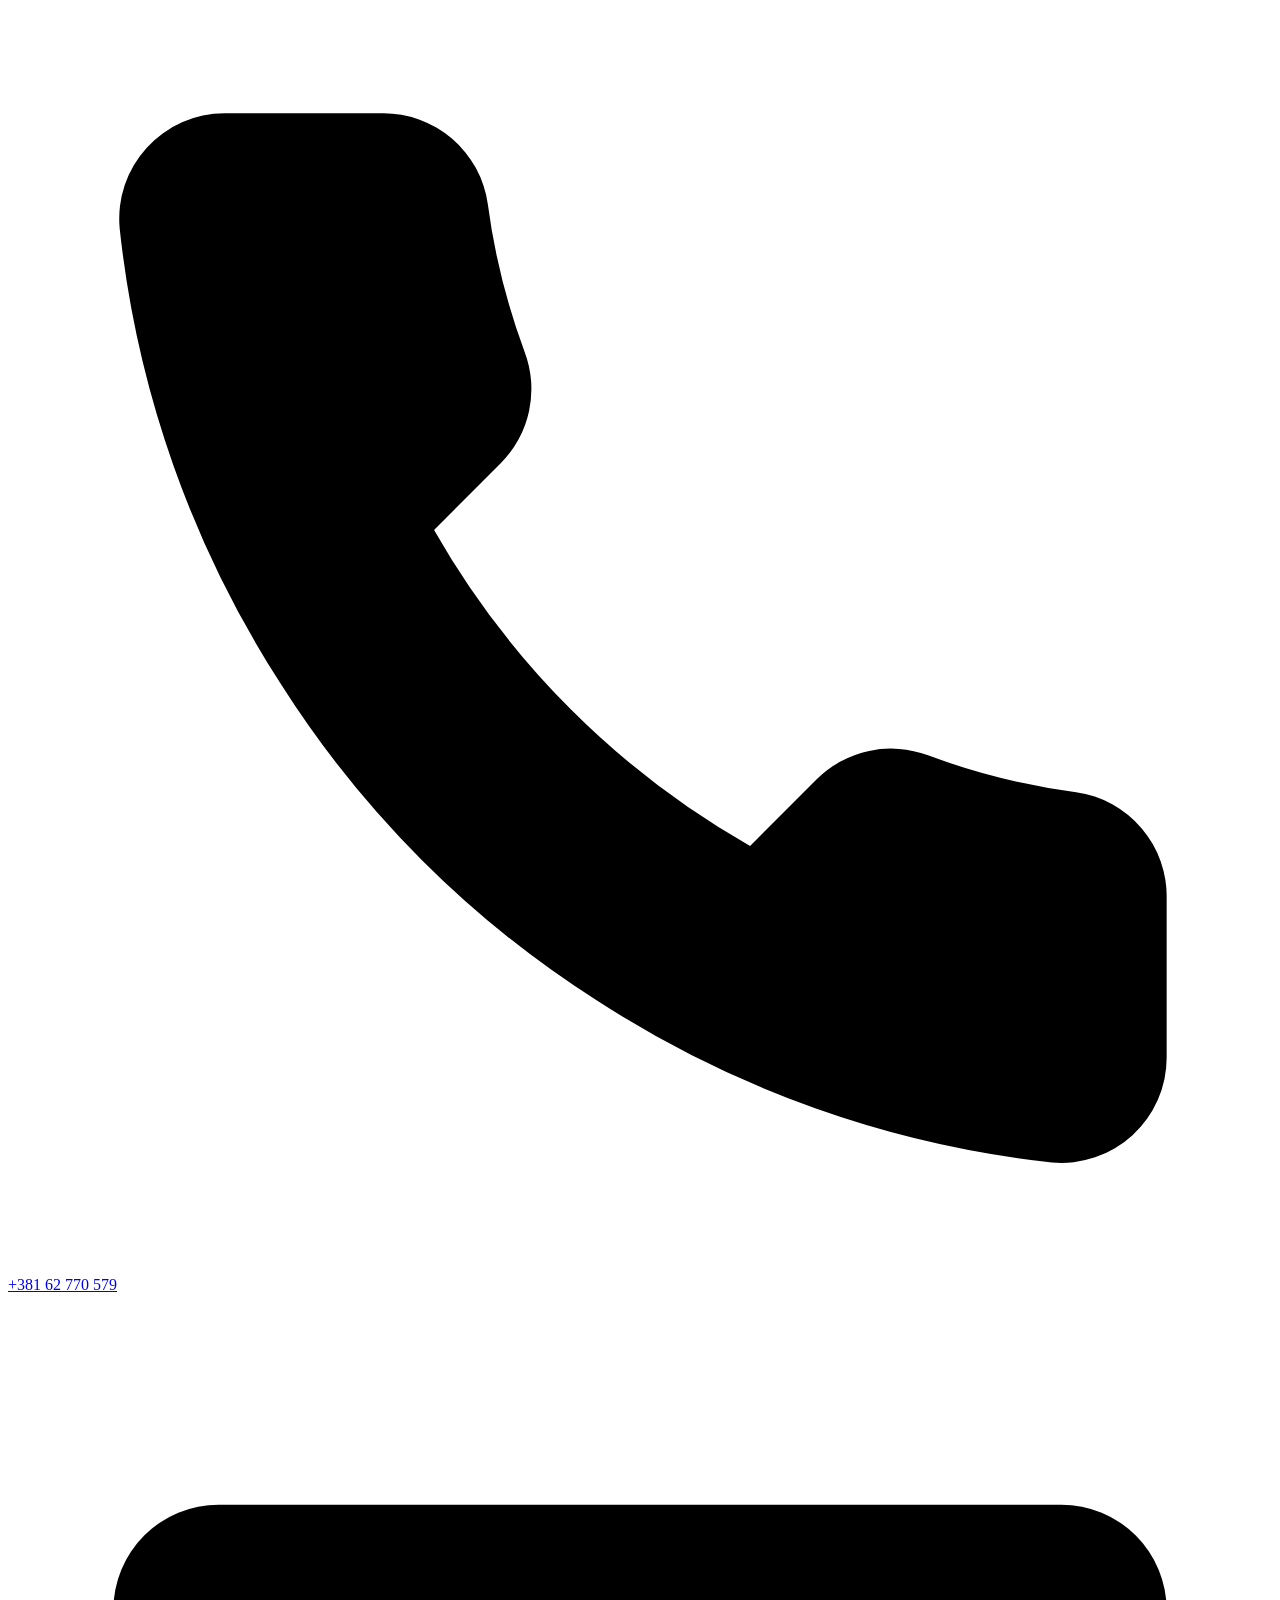
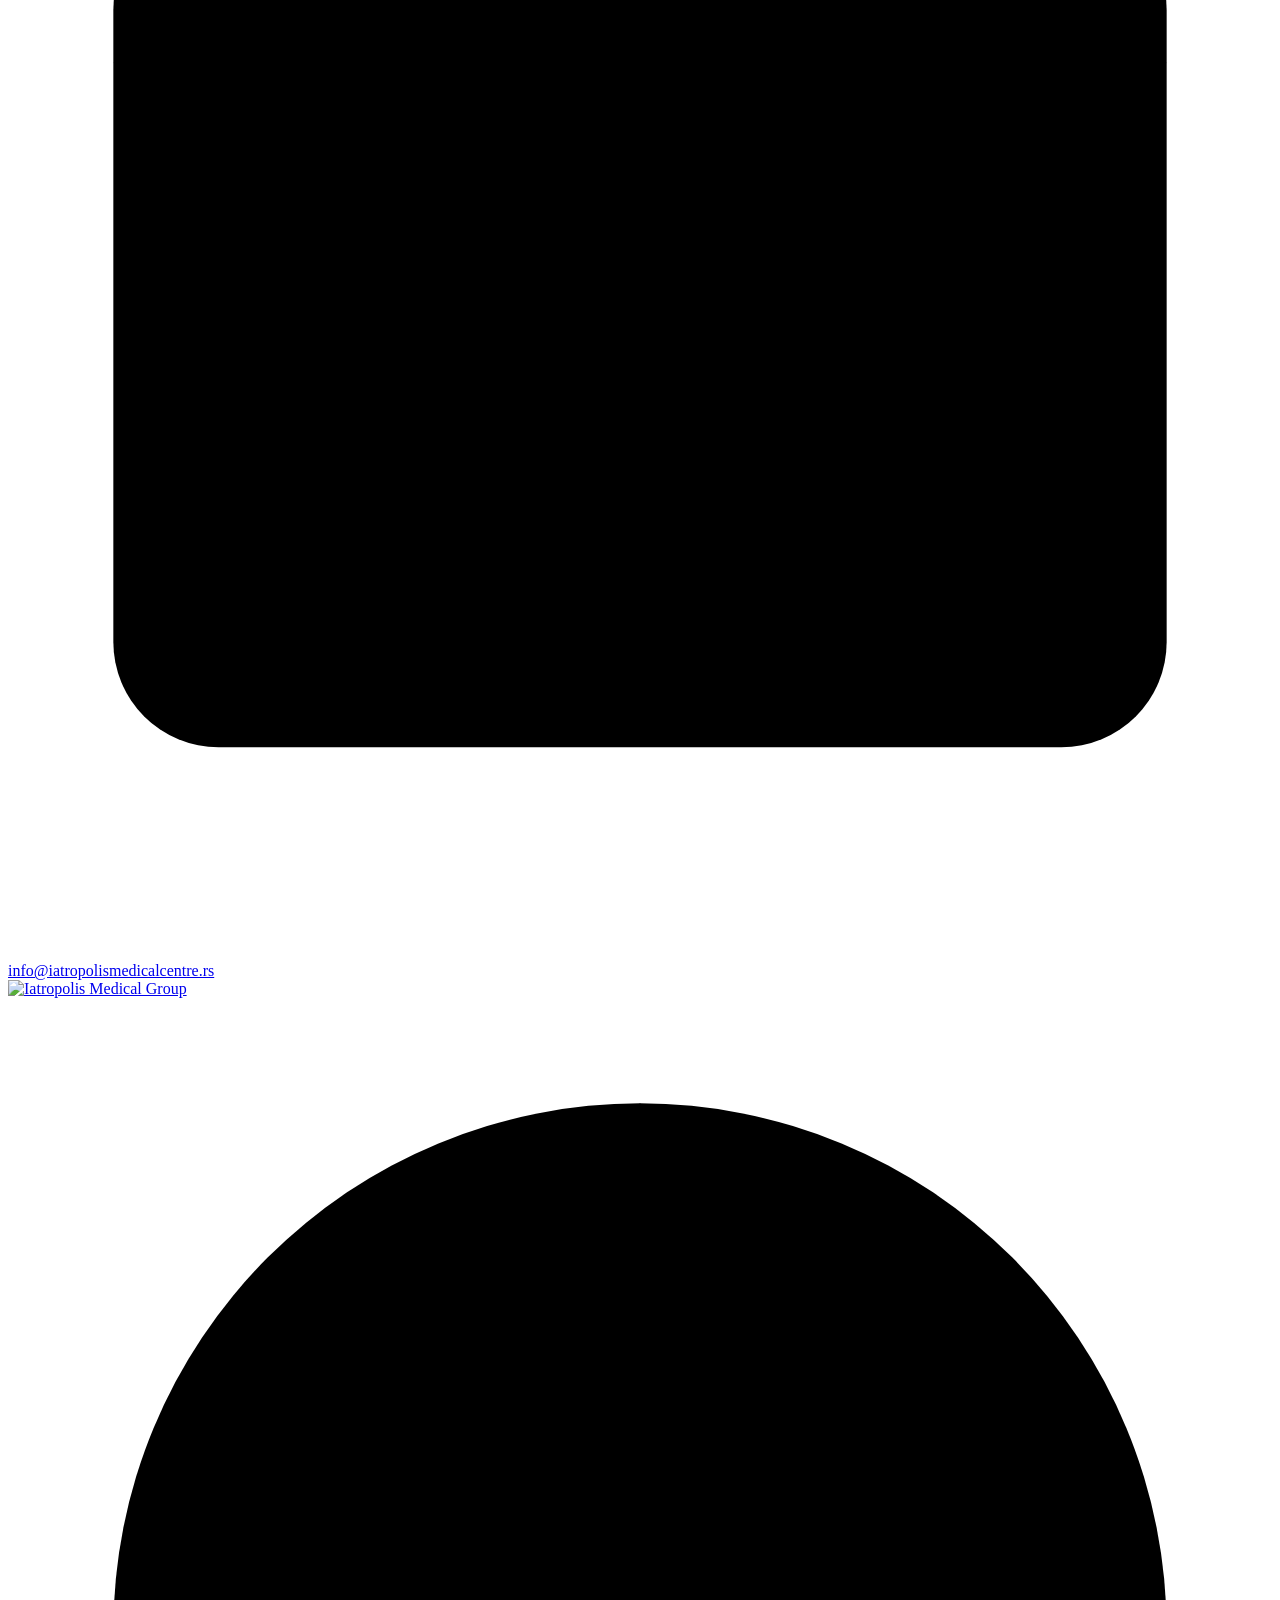
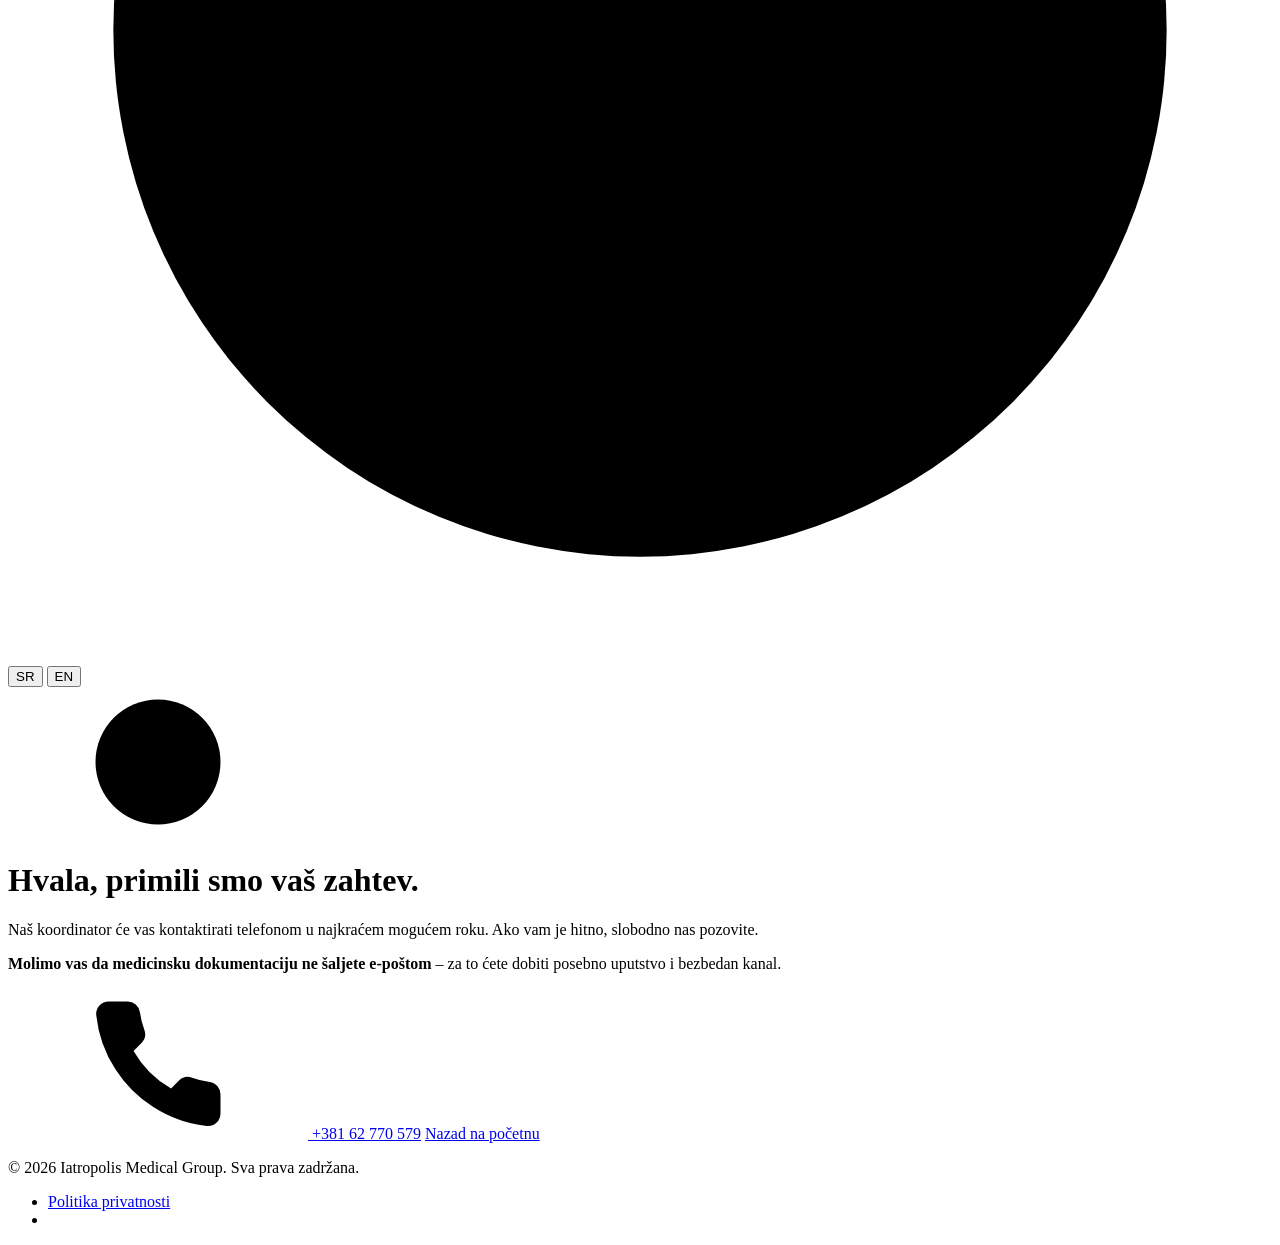
==== public_html/hvala/index.html @ d3ecc128 "Iatropolis landing – verzija za pregled klijentu (noindex) Co-Authored-By: Claude Opus 5.5 <noreply@" ====
<!doctype html>
<html lang="sr-Latn-RS" data-i18n-page="thanks.meta">
<head>
  <meta charset="utf-8">
  <meta name="viewport" content="width=device-width, initial-scale=1">
  <title>Hvala, primili smo vaš zahtev | Iatropolis Medical Group</title>
  <meta name="robots" content="noindex, nofollow">
  <meta name="theme-color" content="#002A59">
  <link rel="icon" href="/favicon.ico" sizes="any">
  <link rel="icon" href="/favicon-32.png" type="image/png" sizes="32x32">
  <link rel="apple-touch-icon" href="/apple-touch-icon.png">
  <link rel="preload" href="/assets/fonts/manrope-latin.woff2" as="font" type="font/woff2" crossorigin>
  <link rel="stylesheet" href="/css/style.css?v=21">
  <script>document.documentElement.classList.add('js');</script>
</head>
<body data-thank-you>
  <svg width="0" height="0" style="position:absolute" aria-hidden="true" focusable="false">
    <defs>
      <symbol id="i-check" viewBox="0 0 24 24"><circle cx="12" cy="12" r="10"/><path d="m9 12 2 2 4-4"/></symbol>
      <symbol id="i-phone" viewBox="0 0 24 24"><path d="M22 16.92v3a2 2 0 0 1-2.18 2 19.79 19.79 0 0 1-8.63-3.07 19.5 19.5 0 0 1-6-6 19.79 19.79 0 0 1-3.07-8.67A2 2 0 0 1 4.11 2h3a2 2 0 0 1 2 1.72 12.84 12.84 0 0 0 .7 2.81 2 2 0 0 1-.45 2.11L8.09 9.91a16 16 0 0 0 6 6l1.27-1.27a2 2 0 0 1 2.11-.45 12.84 12.84 0 0 0 2.81.7A2 2 0 0 1 22 16.92z"/></symbol>
    </defs>
  </svg>

  <aside class="topbar" aria-label="Kontakt" data-i18n-attr="aria-label:topbar.label">
    <div class="container topbar__inner">
      <a class="topbar__link" href="tel:+38162770579">
        <svg class="ico" viewBox="0 0 24 24" aria-hidden="true"><path d="M22 16.92v3a2 2 0 0 1-2.18 2 19.79 19.79 0 0 1-8.63-3.07 19.5 19.5 0 0 1-6-6 19.79 19.79 0 0 1-3.07-8.67A2 2 0 0 1 4.11 2h3a2 2 0 0 1 2 1.72 12.84 12.84 0 0 0 .7 2.81 2 2 0 0 1-.45 2.11L8.09 9.91a16 16 0 0 0 6 6l1.27-1.27a2 2 0 0 1 2.11-.45 12.84 12.84 0 0 0 2.81.7A2 2 0 0 1 22 16.92z"/></svg>
        +381&nbsp;62&nbsp;770&nbsp;579
      </a>
      <a class="topbar__link" href="mailto:info@iatropolismedicalcentre.rs">
        <svg class="ico" viewBox="0 0 24 24" aria-hidden="true"><rect width="20" height="16" x="2" y="4" rx="2"/><path d="m22 7-8.97 5.7a1.94 1.94 0 0 1-2.06 0L2 7"/></svg>
        <span class="topbar__email">info@iatropolismedicalcentre.rs</span>
      </a>
    </div>
  </aside>

  <header class="site-header" data-header>
    <div class="container site-header__inner">
      <a class="brand" href="/" aria-label="Iatropolis Medical Group – početna" data-i18n-attr="aria-label:brand.home">
        <picture>
          <source srcset="/assets/img/logo.webp" type="image/webp">
          <img src="/assets/img/logo.png" alt="Iatropolis Medical Group" width="792" height="192">
        </picture>
      </a>
      <div class="lang-switch lang-switch--end" role="group" aria-label="Jezik" data-i18n-attr="aria-label:lang.group">
        <svg class="ico" viewBox="0 0 24 24" aria-hidden="true"><circle cx="12" cy="12" r="10"/><path d="M12 2a14.5 14.5 0 0 0 0 20 14.5 14.5 0 0 0 0-20"/><path d="M2 12h20"/></svg>
        <button type="button" class="lang-switch__btn is-active" data-lang="sr" aria-pressed="true" lang="sr-Latn">SR</button>
        <button type="button" class="lang-switch__btn" data-lang="en" aria-pressed="false" lang="en">EN</button>
      </div>
    </div>
  </header>

  <main id="sadrzaj" class="page-simple">
    <div class="container">
      <div class="page-simple__card">
        <svg class="ico page-simple__icon" aria-hidden="true"><use href="#i-check"/></svg>
        <h1 data-i18n="thanks.title">Hvala, primili smo vaš zahtev.</h1>
        <p data-i18n="thanks.text">Naš koordinator će vas kontaktirati telefonom u&nbsp;najkraćem mogućem roku. Ako vam je hitno, slobodno nas pozovite.</p>
        <p data-i18n-html="thanks.docs"><strong>Molimo vas da medicinsku dokumentaciju ne šaljete e-poštom</strong>&nbsp;– za to ćete dobiti posebno uputstvo i&nbsp;bezbedan kanal.</p>
        <div class="page-simple__actions">
          <a class="btn btn--outline btn--lg" href="tel:+38162770579"><svg class="ico" aria-hidden="true"><use href="#i-phone"/></svg> +381&nbsp;62&nbsp;770&nbsp;579</a>
          <a class="btn btn--primary btn--lg" href="/" data-i18n="thanks.back">Nazad na početnu</a>
        </div>
      </div>
    </div>
  </main>

  <footer class="site-footer">
    <div class="container site-footer__bottom">
      <p>© <span data-year>2026</span> Iatropolis Medical Group. <span data-i18n="footer.rights">Sva prava zadržana.</span></p>
      <ul class="footer-legal">
        <li><a href="/politika-privatnosti/" data-i18n="footer.privacy">Politika privatnosti</a></li>
        <li><button type="button" class="link-button" data-cookie-settings data-i18n="footer.cookies" hidden>Podešavanja kolačića</button></li>
      </ul>
    </div>
  </footer>

  <script src="/js/i18n.js?v=5" defer></script>
  <script src="/js/main.js?v=9" defer></script>
</body>
</html>
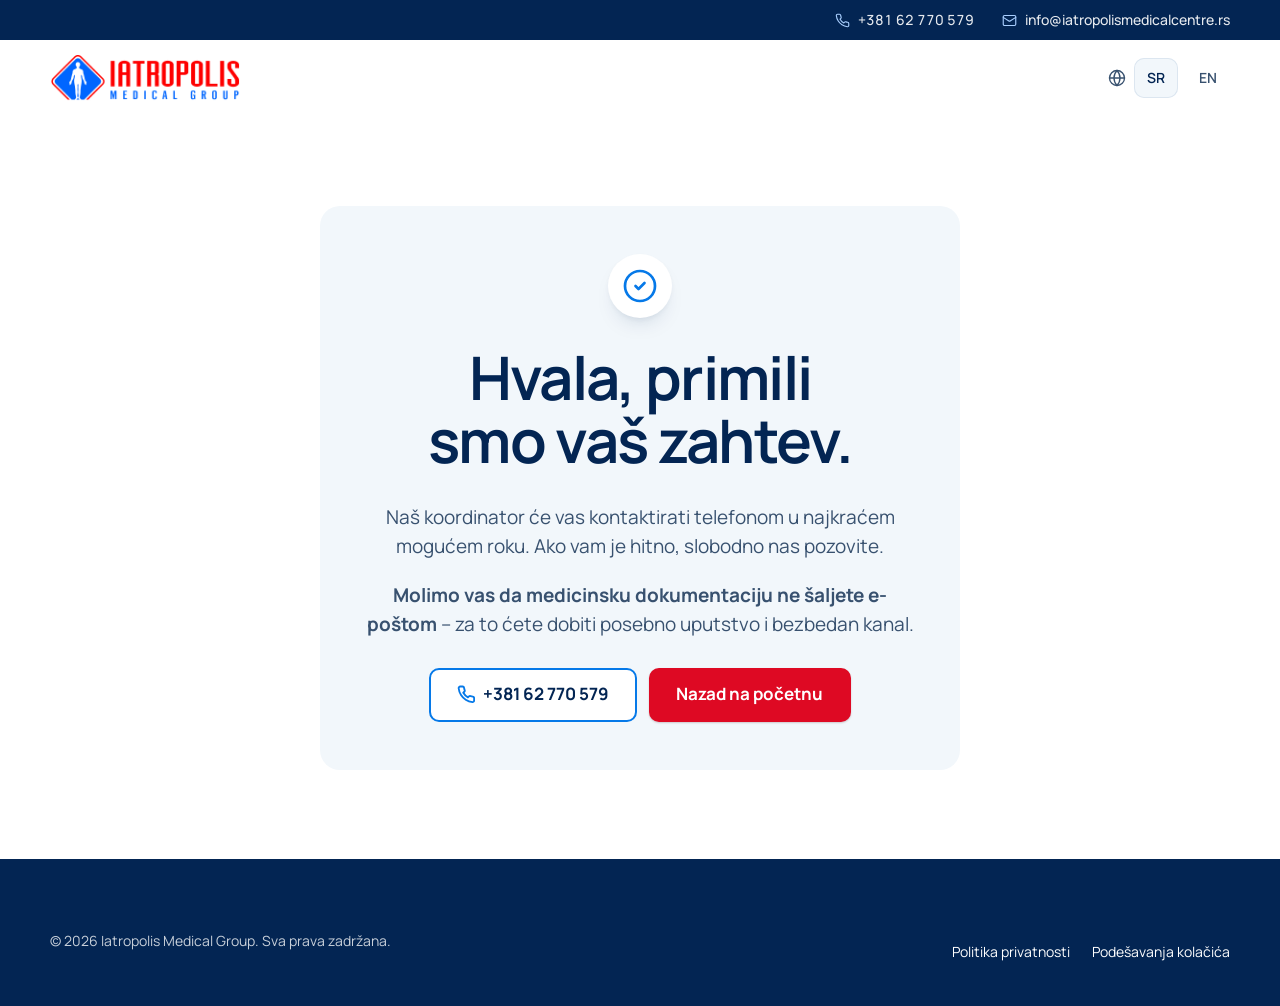
==== commit 1f5993dc: "Relativne putanje + GitHub Pages workflow Sajt radi na domenu, u podfolderu (GitHub Pages) i otvoren" ====
--- a/public_html/hvala/index.html
+++ b/public_html/hvala/index.html
@@ -6,11 +6,11 @@
   <title>Hvala, primili smo vaš zahtev | Iatropolis Medical Group</title>
   <meta name="robots" content="noindex, nofollow">
   <meta name="theme-color" content="#002A59">
-  <link rel="icon" href="/favicon.ico" sizes="any">
-  <link rel="icon" href="/favicon-32.png" type="image/png" sizes="32x32">
-  <link rel="apple-touch-icon" href="/apple-touch-icon.png">
-  <link rel="preload" href="/assets/fonts/manrope-latin.woff2" as="font" type="font/woff2" crossorigin>
-  <link rel="stylesheet" href="/css/style.css?v=21">
+  <link rel="icon" href="../favicon.ico" sizes="any">
+  <link rel="icon" href="../favicon-32.png" type="image/png" sizes="32x32">
+  <link rel="apple-touch-icon" href="../apple-touch-icon.png">
+  <link rel="preload" href="../assets/fonts/manrope-latin.woff2" as="font" type="font/woff2" crossorigin>
+  <link rel="stylesheet" href="../css/style.css?v=21">
   <script>document.documentElement.classList.add('js');</script>
 </head>
 <body data-thank-you>
@@ -36,10 +36,10 @@
 
   <header class="site-header" data-header>
     <div class="container site-header__inner">
-      <a class="brand" href="/" aria-label="Iatropolis Medical Group – početna" data-i18n-attr="aria-label:brand.home">
+      <a class="brand" href="../" aria-label="Iatropolis Medical Group – početna" data-i18n-attr="aria-label:brand.home">
         <picture>
-          <source srcset="/assets/img/logo.webp" type="image/webp">
-          <img src="/assets/img/logo.png" alt="Iatropolis Medical Group" width="792" height="192">
+          <source srcset="../assets/img/logo.webp" type="image/webp">
+          <img src="../assets/img/logo.png" alt="Iatropolis Medical Group" width="792" height="192">
         </picture>
       </a>
       <div class="lang-switch lang-switch--end" role="group" aria-label="Jezik" data-i18n-attr="aria-label:lang.group">
@@ -59,7 +59,7 @@
         <p data-i18n-html="thanks.docs"><strong>Molimo vas da medicinsku dokumentaciju ne šaljete e-poštom</strong>&nbsp;– za to ćete dobiti posebno uputstvo i&nbsp;bezbedan kanal.</p>
         <div class="page-simple__actions">
           <a class="btn btn--outline btn--lg" href="tel:+38162770579"><svg class="ico" aria-hidden="true"><use href="#i-phone"/></svg> +381&nbsp;62&nbsp;770&nbsp;579</a>
-          <a class="btn btn--primary btn--lg" href="/" data-i18n="thanks.back">Nazad na početnu</a>
+          <a class="btn btn--primary btn--lg" href="../" data-i18n="thanks.back">Nazad na početnu</a>
         </div>
       </div>
     </div>
@@ -69,13 +69,13 @@
     <div class="container site-footer__bottom">
       <p>© <span data-year>2026</span> Iatropolis Medical Group. <span data-i18n="footer.rights">Sva prava zadržana.</span></p>
       <ul class="footer-legal">
-        <li><a href="/politika-privatnosti/" data-i18n="footer.privacy">Politika privatnosti</a></li>
+        <li><a href="../politika-privatnosti/" data-i18n="footer.privacy">Politika privatnosti</a></li>
         <li><button type="button" class="link-button" data-cookie-settings data-i18n="footer.cookies" hidden>Podešavanja kolačića</button></li>
       </ul>
     </div>
   </footer>
 
-  <script src="/js/i18n.js?v=5" defer></script>
-  <script src="/js/main.js?v=9" defer></script>
+  <script src="../js/i18n.js?v=5" defer></script>
+  <script src="../js/main.js?v=10" defer></script>
 </body>
 </html>
--- a/public_html/css/style.css
+++ b/public_html/css/style.css
@@ -0,0 +1,1176 @@
+/* ==========================================================================
+   Iatropolis Medical Group – landing stranica
+   Boje i font su rekonstrukcija iz finalnog mockupa (nema izvornog Figma fajla).
+   ========================================================================== */
+
+/* ---------- Font (Manrope, self-hosted, SIL OFL) ---------- */
+@font-face {
+  font-family: "Manrope";
+  font-style: normal;
+  font-weight: 200 800;
+  font-display: swap;
+  src: url("../assets/fonts/manrope-latin-ext.woff2") format("woff2");
+  unicode-range: U+0100-02BA, U+02BD-02C5, U+02C7-02CC, U+02CE-02D7, U+02DD-02FF, U+0304, U+0308, U+0329, U+1D00-1DBF, U+1E00-1E9F, U+1EF2-1EFF, U+2020, U+20A0-20AB, U+20AD-20C4, U+2113, U+2C60-2C7F, U+A720-A7FF;
+}
+@font-face {
+  font-family: "Manrope";
+  font-style: normal;
+  font-weight: 200 800;
+  font-display: swap;
+  src: url("../assets/fonts/manrope-latin.woff2") format("woff2");
+  unicode-range: U+0000-00FF, U+0131, U+0152-0153, U+02BB-02BC, U+02C6, U+02DA, U+02DC, U+0304, U+0308, U+0329, U+2000-206F, U+20AC, U+2122, U+2191, U+2193, U+2212, U+2215, U+FEFF, U+FFFD;
+}
+@font-face {
+  font-family: "Manrope";
+  font-style: normal;
+  font-weight: 200 800;
+  font-display: swap;
+  src: url("../assets/fonts/manrope-greek.woff2") format("woff2");
+  unicode-range: U+0370-0377, U+037A-037F, U+0384-038A, U+038C, U+038E-03A1, U+03A3-03FF;
+}
+
+/* ---------- Tokeni ---------- */
+:root {
+  --font: "Manrope", "Inter", "Segoe UI", Arial, sans-serif;
+
+  --navy: #002A59;
+  --navy-dark: #032553;
+  --blue: #0679E8;          /* ikonice, ivice, akcenti */
+  --blue-text: #0B65C6;     /* plavi tekst – tamniji zbog WCAG AA kontrasta */
+  --red: #DE0923;
+  --red-hover: #BF071D;
+  --white: #FFFFFF;
+  --bg-pale: #F2F7FB;
+  --text: #082755;
+  --text-secondary: #38516F;
+  --border: #DCE6F0;
+  --border-input: #7F93AD;   /* ≥3:1 prema beloj (WCAG 1.4.11) */
+  --placeholder: #5E7290;    /* ≥4.5:1 prema beloj */
+  --error: #B00720;
+  --error-bg: #FDECEE;
+  --error-text: #8A0618;
+  --on-navy-accent: #A9CFFF;
+  --on-navy-muted: rgba(255, 255, 255, .62);
+  --selection: rgba(6, 121, 232, .18);
+  --navy-hover: #0B3A6E;
+  --route-line: #B9CDE3;
+  --on-navy-text: rgba(255, 255, 255, .74);
+  --on-navy-line: rgba(255, 255, 255, .16);
+
+  /* Tipografija: jedna porodica (Manrope, varijabilni 200-800), uloge umesto vrednosti */
+  --fs-caption: .875rem;                                   /* 14 napomene, pravne sitnice */
+  --fs-small: .9375rem;                                    /* 15 kartice, liste, meni */
+  --fs-body: 1.0625rem;                                    /* 17 tekst */
+  --fs-lead: 1.1875rem;                                    /* 19 uvod ispod naslova sekcije */
+  --fs-title: 1.0625rem;                                   /* 17 naslov kartice/koraka (razlika debljinom i bojom) */
+  --fs-h3: clamp(1.625rem, 1.2rem + 1.3vw, 2.125rem);      /* 26-34 */
+  --fs-h2: clamp(1.875rem, 1.3rem + 2vw, 2.625rem);        /* 30-42 */
+  --fs-h1: clamp(2.375rem, 1.4rem + 3.2vw, 3.75rem);       /* 38-60 */
+  --fw-regular: 400;
+  --fw-medium: 500;
+  --fw-semibold: 600;
+  --fw-heading: 650;
+  --fw-bold: 700;
+
+  --container: 1180px;
+  --pad: 48px;
+  --space-section: clamp(56px, 7vw, 104px);   /* isti vertikalni ritam za sve sekcije */
+  --header-h: 76px;
+  --radius-sm: 10px;   /* dugmad, polja, pločice, mali elementi */
+  --radius-md: 14px;   /* kartice, paneli */
+  --radius-lg: 20px;   /* slike i veliki blokovi */
+  --radius-card: var(--radius-md);
+  --radius-image: var(--radius-lg);
+  --shadow-card: 0 2px 4px rgba(0, 42, 89, .04), 0 12px 24px -14px rgba(0, 42, 89, .28);
+  --shadow-hairline: 0 1px 2px rgba(0, 42, 89, .05);
+  --ease-out: cubic-bezier(.2, .7, .2, 1);
+  --ease-standard: cubic-bezier(.22, .61, .36, 1);
+  --duration-slow: .6s;
+}
+@media (max-width: 1024px) { :root { --pad: 28px; } }
+@media (max-width: 768px)  { :root { --pad: 18px; --header-h: 64px; } }
+
+/* ---------- Osnova ---------- */
+*, *::before, *::after { box-sizing: border-box; }
+html {
+  scroll-behavior: smooth;
+  scroll-padding-top: calc(var(--header-h) + 12px);
+  -webkit-text-size-adjust: 100%;
+}
+body {
+  margin: 0;
+  font-family: var(--font);
+  font-size: var(--fs-body);
+  line-height: 1.65;
+  font-synthesis: none;
+  font-kerning: normal;
+  color: var(--text);
+  background: var(--white);
+  -webkit-font-smoothing: antialiased;
+  text-rendering: optimizeLegibility;
+}
+img { display: block; max-width: 100%; height: auto; }
+a { color: var(--blue-text); text-underline-offset: .18em; text-decoration-thickness: 1px; }
+::selection { background: var(--selection); color: var(--navy-dark); }
+input, textarea { caret-color: var(--blue); }
+html { accent-color: var(--blue); scrollbar-color: #B9CDE3 transparent; }
+h1, h2, h3 {
+  margin: 0 0 .5em;
+  color: var(--navy-dark);
+  font-weight: var(--fw-heading);
+  line-height: 1.12;
+  letter-spacing: -.022em;
+  text-wrap: balance;
+}
+h1 { font-size: var(--fs-h1); line-height: 1.06; letter-spacing: -.028em; }
+h2 { font-size: var(--fs-h2); }
+p { margin: 0 0 1em; text-wrap: pretty; }
+p:last-child { margin-bottom: 0; }
+ul, ol { margin: 0; padding: 0; }
+:focus-visible { outline: 3px solid var(--blue); outline-offset: 3px; border-radius: 4px; }
+
+.container {
+  width: 100%;
+  max-width: calc(var(--container) + 2 * var(--pad));
+  margin-inline: auto;
+  padding-inline: var(--pad);
+}
+.section { padding-block: var(--space-section); }
+
+.visually-hidden {
+  position: absolute !important;
+  width: 1px; height: 1px;
+  padding: 0; margin: -1px;
+  overflow: hidden; clip: rect(0 0 0 0);
+  white-space: nowrap; border: 0;
+}
+.skip-link {
+  position: absolute; left: 16px; top: -100px; z-index: 100;
+  padding: 10px 16px; border-radius: var(--radius-sm);
+  background: var(--navy); color: #fff; font-weight: var(--fw-bold); text-decoration: none;
+}
+.skip-link:focus { top: 12px; }
+
+/* Natpis iznad naslova: recenicni stil, bez verzala */
+.eyebrow {
+  margin-bottom: .6rem;
+  font-size: var(--fs-caption);
+  font-weight: var(--fw-semibold);
+  line-height: 1.4;
+  color: var(--blue-text);
+}
+.eyebrow--light { color: var(--on-navy-accent); }
+
+.ico {
+  width: 1.25em; height: 1.25em;
+  flex: none;
+  fill: none;
+  stroke: currentColor;
+  stroke-width: 1.8;
+  stroke-linecap: round;
+  stroke-linejoin: round;
+}
+
+/* ---------- Dugmad i linkovi ---------- */
+.btn {
+  display: inline-flex;
+  align-items: center;
+  justify-content: center;
+  gap: .5rem;
+  min-height: 48px;
+  padding: 0 1.4rem;
+  border: 2px solid transparent;
+  border-radius: var(--radius-sm);
+  font: inherit;
+  font-size: 1rem;
+  font-weight: var(--fw-bold);
+  line-height: 1.2;
+  text-decoration: none;
+  white-space: nowrap;
+  cursor: pointer;
+  transition: background-color .2s, border-color .2s, color .2s, box-shadow .2s, transform .2s var(--ease-out);
+}
+.btn:active { transform: translateY(1px); }
+/* Crvena je rezervisana za glavnu akciju (Zakažite konsultacije / Pošaljite zahtev). */
+.btn--primary {
+  background: var(--red);
+  color: #fff;
+  box-shadow: 0 1px 2px rgba(60, 0, 8, .2);
+}
+.btn--primary:hover { background: var(--red-hover); }
+.btn--outline {
+  background: #fff;
+  color: var(--navy-dark);
+  border-color: var(--blue);
+}
+.btn--navy { background: var(--navy); color: #fff; }
+.btn--navy:hover { background: var(--navy-hover); }
+.btn--outline .ico { color: var(--blue); }
+.btn--outline:hover { background: var(--bg-pale); }
+.btn--lg { min-height: 54px; padding: 0 1.6rem; font-size: var(--fs-body); }
+.btn--block { width: 100%; }
+.btn .ico { width: 1.1em; height: 1.1em; stroke-width: 2.4; }
+.btn[aria-busy="true"] { opacity: .7; pointer-events: none; }
+
+/* ---------- Dugme sa strelicom koja menja stranu (kao na sajtu Žitopromet) ----------
+   Tekst i čip sa strelicom zamene strane na hover: zbir levog i desnog razmaka
+   je uvek isti, pa se širina dugmeta ne menja – samo raspored. Strelica se okrene za 45°. */
+.btn--reveal {
+  position: relative;
+  overflow: hidden;
+  gap: 0;
+  padding: 4px 62px 4px 26px;
+  transition: padding var(--duration-slow) var(--ease-standard), background-color .2s, box-shadow .2s;
+}
+.btn--reveal .btn__label { position: relative; z-index: 1; }
+.btn__chip {
+  position: absolute;
+  top: 50%;
+  right: 4px;
+  display: grid;
+  place-items: center;
+  width: 44px;
+  height: calc(100% - 8px);
+  max-height: 46px;
+  border-radius: 6px;
+  background: #fff;
+  transform: translateY(-50%);
+  transition: right var(--duration-slow) var(--ease-standard);
+}
+.btn--primary .btn__chip { color: var(--red); }
+.btn--navy .btn__chip { color: var(--navy); }
+.btn__chip .ico { width: 18px; height: 18px; stroke-width: 2.2; transition: transform var(--duration-slow) var(--ease-standard); }
+@media (hover: hover) {
+  .btn--reveal:hover { padding: 4px 26px 4px 62px; }
+  .btn--reveal:hover .btn__chip { right: calc(100% - 48px); }
+  .btn--reveal:hover .btn__chip .ico { transform: rotate(45deg); }
+  /* puna širina (dugme forme): čip ostaje desno, samo se strelica okrene */
+  .btn--reveal.btn--block:hover { padding: 4px 62px 4px 26px; }
+  .btn--reveal.btn--block:hover .btn__chip { right: 4px; }
+}
+.btn--reveal:active { transform: none; }
+
+/* „Saznajte više“: isti pokret, bez pozadine */
+.link-arrow {
+  position: relative;
+  display: inline-flex;
+  align-items: center;
+  overflow: hidden;
+  margin-top: .4rem;
+  padding: 2px 24px 2px 0;
+  font-weight: var(--fw-bold);
+  text-decoration: none;
+  color: var(--blue-text);
+  transition: padding var(--duration-slow) var(--ease-standard);
+}
+.link-arrow .ico {
+  position: absolute;
+  top: 50%;
+  right: 3px;
+  width: 16px; height: 16px;
+  stroke-width: 2.4;
+  transform: translateY(-50%);
+  transition: right var(--duration-slow) var(--ease-standard), transform var(--duration-slow) var(--ease-standard);
+}
+@media (hover: hover) {
+  .link-arrow:hover { padding: 2px 0 2px 24px; }
+  .link-arrow:hover .ico { right: calc(100% - 19px); transform: translateY(-50%) rotate(45deg); }
+}
+
+.link-button {
+  padding: 0;
+  border: 0;
+  background: none;
+  font: inherit;
+  color: inherit;
+  text-decoration: underline;
+  cursor: pointer;
+}
+
+/* ---------- Header ---------- */
+.site-header {
+  position: sticky;
+  top: 0;
+  z-index: 50;
+  background: rgba(255, 255, 255, .96);
+  -webkit-backdrop-filter: saturate(1.4) blur(10px);
+  backdrop-filter: saturate(1.4) blur(10px);
+  transition: box-shadow .25s;
+}
+.site-header[data-scrolled] { box-shadow: 0 8px 24px -16px rgba(0, 42, 89, .45); }
+.site-header__inner {
+  display: flex;
+  align-items: center;
+  gap: 2rem;
+  height: var(--header-h);
+}
+.brand { flex: none; display: block; }
+.brand img { width: auto; height: 46px; }
+
+.site-nav { margin-inline: auto; }
+.site-nav ul { display: flex; gap: 2.25rem; list-style: none; }
+.site-nav a:not(.btn) {
+  position: relative;
+  padding-block: .4rem;
+  font-size: var(--fs-small);
+  font-weight: var(--fw-semibold);
+  color: var(--navy-dark);
+  text-decoration: none;
+}
+.site-nav ul a::after {
+  content: "";
+  position: absolute; left: 0; right: 0; bottom: 0;
+  height: 2px; border-radius: 2px;
+  background: var(--blue);
+  transform: scaleX(0);
+  transition: transform .25s var(--ease-out);
+}
+.site-nav ul a:hover::after,
+.site-nav ul a[aria-current="true"]::after { transform: scaleX(1); }
+.site-nav__cta, .site-nav__phone { display: none !important; }
+
+.menu-toggle {
+  display: none;
+  margin-left: auto;
+  width: 46px; height: 46px;
+  place-items: center;
+  border: 1px solid var(--border);
+  border-radius: var(--radius-sm);
+  background: #fff;
+  color: var(--navy-dark);
+  cursor: pointer;
+}
+.menu-toggle .ico { width: 24px; height: 24px; grid-area: 1 / 1; }
+.menu-toggle .ico--close { display: none; }
+.menu-toggle[aria-expanded="true"] .ico--open { display: none; }
+.menu-toggle[aria-expanded="true"] .ico--close { display: block; }
+
+/* ---------- Izbor jezika (SR / EN) ---------- */
+.lang-switch {
+  display: flex;
+  align-items: center;
+  gap: 8px;
+  padding-left: 20px;
+  border-left: 1px solid var(--border);
+}
+.lang-switch > .ico { width: 18px; height: 18px; color: var(--text-secondary); }
+.lang-switch__btn {
+  min-width: 44px;
+  min-height: 40px;
+  padding: 0 10px;
+  border: 0;
+  border-radius: var(--radius-sm);
+  background: transparent;
+  font: inherit;
+  font-size: var(--fs-caption);
+  font-weight: var(--fw-semibold);
+  letter-spacing: .02em;
+  color: var(--text-secondary);
+  cursor: pointer;
+  transition: background-color .2s, color .2s;
+}
+.lang-switch__btn:hover { color: var(--navy-dark); background: var(--bg-pale); }
+.lang-switch__btn.is-active { color: var(--navy-dark); background: var(--bg-pale); box-shadow: inset 0 0 0 1px var(--border); }
+.site-header__inner > .lang-switch + .btn { margin-left: 4px; }
+
+/* ---------- Mobilni meni: teget panel koji lebdi ispod headera (do 1080 px header ne staje u jedan red) ---------- */
+@media (max-width: 1080px) {
+  .site-header__cta { display: none; }
+  .menu-toggle { display: grid; margin-left: 0; }
+  .brand img { height: 40px; }
+  .lang-switch { margin-left: auto; padding-left: 0; border-left: 0; gap: 4px; }
+  .lang-switch__btn { min-height: 44px; }
+
+  .site-nav {
+    position: fixed;
+    top: calc(var(--header-h) + 8px);
+    left: max(12px, calc(var(--pad) - 6px));
+    right: max(12px, calc(var(--pad) - 6px));
+    max-height: calc(100dvh - var(--header-h) - 24px);
+    overflow-y: auto;
+    padding: 10px;
+    border: 1px solid rgba(255, 255, 255, .12);
+    border-radius: var(--radius-md);
+    background: var(--navy);
+    box-shadow: 0 28px 56px -24px rgba(0, 20, 50, .6);
+    opacity: 0;
+    visibility: hidden;
+    transform: translateY(-8px);
+    transition: opacity .2s, transform .25s var(--ease-out), visibility 0s .25s;
+  }
+  .site-nav[data-open] {
+    opacity: 1;
+    visibility: visible;
+    transform: none;
+    transition: opacity .2s, transform .25s var(--ease-out);
+  }
+  .site-nav ul { flex-direction: column; gap: 2px; }
+  .site-nav ul a {
+    display: block;
+    padding: 14px !important;
+    border-radius: var(--radius-sm);
+    font-size: var(--fs-body) !important;
+    font-weight: var(--fw-medium) !important;
+    color: #fff !important;
+  }
+  .site-nav ul a:hover,
+  .site-nav ul a[aria-current="true"] { background: rgba(255, 255, 255, .1); }
+  .site-nav ul a::after { display: none; }
+  .site-nav a:focus-visible { outline-color: var(--on-navy-accent); }
+  .site-nav__cta { display: flex !important; width: 100%; margin-top: 10px; }
+  .site-nav__phone {
+    display: flex !important;
+    align-items: center;
+    justify-content: center;
+    gap: .5rem;
+    min-height: 48px;
+    margin-top: 4px;
+    font-weight: var(--fw-semibold) !important;
+    font-size: var(--fs-body) !important;
+    font-variant-numeric: tabular-nums;
+    color: #fff !important;
+  }
+  .site-nav__phone .ico { color: var(--on-navy-accent); }
+}
+@media (max-width: 420px) {
+  .lang-switch > .ico { display: none; }
+  .lang-switch__btn { min-width: 40px; padding: 0 8px; }
+  .site-header__inner { gap: 10px; }
+}
+@media (max-width: 768px) { .brand img { height: 36px; } }
+
+/* ---------- Hero ---------- */
+.hero {
+  position: relative;
+  display: flex;
+  align-items: center;
+  min-height: clamp(470px, 40vw, 600px);
+  overflow: hidden;
+  background: #fff;
+}
+.hero__media {
+  position: absolute;
+  top: 0; right: 0; bottom: 0;
+  width: 60%;
+}
+.hero__media picture, .hero__media img { width: 100%; height: 100%; }
+.hero__media img { object-fit: cover; object-position: 65% 40%; }
+.hero__media::after {
+  content: "";
+  position: absolute;
+  inset: 0;
+  background: linear-gradient(90deg, #fff 0%, rgba(255, 255, 255, .82) 16%, rgba(255, 255, 255, 0) 52%);
+}
+.hero__inner { position: relative; z-index: 1; padding-block: 56px 64px; }
+.hero__content { max-width: 600px; }
+.hero h1 { margin-bottom: .45em; }
+.hero__lead { max-width: 32em; font-size: var(--fs-lead); line-height: 1.55; color: var(--text-secondary); }
+.hero__actions { display: flex; flex-wrap: wrap; gap: 12px; margin: 1.8rem 0 1.3rem; }
+.hero__note {
+  display: flex;
+  align-items: center;
+  gap: .6rem;
+  font-size: var(--fs-small);
+  font-weight: var(--fw-medium);
+}
+.hero__note .ico { width: 22px; height: 22px; color: var(--blue); }
+
+@media (max-width: 960px) {
+  .hero__media { width: 55%; opacity: .55; }
+  .hero__media::after { background: linear-gradient(90deg, #fff 0%, rgba(255, 255, 255, .6) 40%, rgba(255, 255, 255, 0) 100%); }
+}
+@media (max-width: 768px) {
+  .hero { display: block; min-height: 0; }
+  .hero__media { position: relative; width: 100%; aspect-ratio: 16 / 9; opacity: 1; }
+  .hero__media::after { background: linear-gradient(180deg, rgba(255, 255, 255, 0) 55%, #fff 100%); }
+  .hero__inner { margin-top: -18px; padding-block: 0 40px; }
+  .hero__lead { font-size: var(--fs-body); }
+  .hero__actions { flex-direction: column; margin-top: 1.4rem; }
+  .hero__actions .btn { width: 100%; }
+  .hero__note { align-items: flex-start; }
+}
+
+/* ---------- Ukratko (traka ispod heroja) ---------- */
+.facts { padding-block: 26px; background: var(--bg-pale); }
+.facts__list {
+  display: grid;
+  grid-template-columns: repeat(4, minmax(0, 1fr));
+  list-style: none;
+}
+.facts__list li {
+  padding: 2px 24px;
+  border-left: 1px solid var(--route-line);
+  font-size: var(--fs-small);
+  line-height: 1.5;
+  color: var(--text-secondary);
+}
+.facts__list li:first-child { padding-left: 0; border-left: 0; }
+.facts__list strong { display: block; margin-bottom: 2px; font-size: var(--fs-body); font-weight: var(--fw-semibold); color: var(--navy-dark); }
+@media (max-width: 1024px) {
+  .facts__list { grid-template-columns: repeat(2, minmax(0, 1fr)); row-gap: 18px; }
+  .facts__list li:nth-child(odd) { padding-left: 0; border-left: 0; }
+}
+@media (max-width: 560px) {
+  .facts { padding-block: 8px; }
+  .facts__list { grid-template-columns: minmax(0, 1fr); row-gap: 0; }
+  .facts__list li { padding: 14px 0; border-left: 0; border-top: 1px solid var(--route-line); }
+  .facts__list li:first-child { border-top: 0; }
+}
+
+/* ---------- O nama ---------- */
+.about__grid {
+  display: grid;
+  grid-template-columns: minmax(0, 1fr) minmax(0, 1fr);
+  gap: 48px;
+  align-items: center;
+}
+.about h2 { margin: 0; }
+.about__text {
+  padding-left: 48px;
+  border-left: 1px solid var(--border);
+  font-size: var(--fs-lead);
+  line-height: 1.6;
+  color: var(--text-secondary);
+}
+@media (max-width: 860px) {
+  .about__grid { grid-template-columns: minmax(0, 1fr); gap: 20px; }
+  .about__text { padding-left: 0; border-left: 0; }
+}
+
+/* ---------- Teget sekcija ---------- */
+.section--navy { background: var(--navy); color: #fff; }
+.section--navy h2, .section--navy h3 { color: #fff; }
+
+.why__split {
+  display: grid;
+  grid-template-columns: minmax(0, 1fr) minmax(0, 1fr);
+  margin-top: 2.5rem;
+  border-top: 1px solid var(--on-navy-line);
+}
+.why__col { padding: 32px 48px 0 0; }
+.why__col + .why__col { padding: 32px 0 0 48px; border-left: 1px solid var(--on-navy-line); }
+.why__label { margin-bottom: 1rem; font-size: var(--fs-h3); }
+.why__items { margin: 0; }
+.why__items div { padding-block: 18px; border-top: 1px solid var(--on-navy-line); }
+.why__items div:first-child { border-top: 0; padding-top: 4px; }
+.why__items dt { font-size: var(--fs-body); font-weight: var(--fw-semibold); color: #fff; }
+.why__items dd { margin: 4px 0 0; font-size: var(--fs-small); line-height: 1.55; color: var(--on-navy-text); }
+@media (max-width: 760px) {
+  .why__split { grid-template-columns: minmax(0, 1fr); }
+  .why__col { padding: 28px 0 0; }
+  .why__col + .why__col { margin-top: 12px; padding: 28px 0 0; border-left: 0; border-top: 1px solid var(--on-navy-line); }
+}
+
+/* ---------- Tehnologije: dve kolone (ilustracija | tekst), smenjuju se levo-desno ---------- */
+.tech-band { padding-block: var(--space-section); }
+.tech-band--pale { background: var(--bg-pale); }
+
+.tech {
+  display: grid;
+  grid-template-columns: minmax(0, 5fr) minmax(0, 6fr);
+  grid-template-areas: "media body";
+  gap: clamp(40px, 5vw, 80px);
+  align-items: center;
+}
+.tech--reversed {
+  grid-template-columns: minmax(0, 6fr) minmax(0, 5fr);
+  grid-template-areas: "body media";
+}
+
+/* tekst */
+.tech__body { grid-area: body; }
+.tech__title { margin-bottom: .5rem; font-size: var(--fs-h3); }
+.tech__lead {
+  margin-bottom: .5rem;
+  font-size: var(--fs-body);
+  font-weight: var(--fw-semibold);
+  line-height: 1.5;
+  color: var(--navy-dark);
+}
+.tech__body p:not(.tech__lead):not(.eyebrow) { max-width: 36em; color: var(--text-secondary); }
+
+/* prednosti: pločice ispod opisa */
+.tech__list {
+  display: flex;
+  flex-wrap: wrap;
+  gap: 12px;
+  margin: 1.6rem 0 1.4rem;
+  list-style: none;
+}
+.tech__list li {
+  display: inline-flex;
+  align-items: center;
+  gap: 10px;
+  padding: 8px 16px 8px 8px;
+  border-radius: var(--radius-md);
+  background: var(--bg-pale);
+  font-size: var(--fs-small);
+  font-weight: var(--fw-medium);
+  line-height: 1.3;
+  color: var(--navy-dark);
+}
+.tech__list .ico {
+  flex: none;
+  width: 34px; height: 34px;
+  padding: 7px;
+  border-radius: var(--radius-sm);
+  background: #fff;
+  color: var(--blue);
+  stroke-width: 1.9;
+}
+.tech-band--pale .tech__list li { background: #fff; }
+.tech-band--pale .tech__list .ico { background: var(--bg-pale); }
+
+/* ilustracija */
+.tech__media {
+  grid-area: media;
+  margin: 0;
+  aspect-ratio: 16 / 11;
+  overflow: hidden;
+  border-radius: var(--radius-lg);
+  background: linear-gradient(180deg, #F4F8FC, #E4EEF9);
+}
+.tech-band--pale .tech__media { box-shadow: 0 0 0 1px var(--border); }
+.tech__media picture, .tech__media img { width: 100%; height: 100%; }
+.tech__media img { object-fit: cover; }
+/* fotografije iz mockupa (ako se vrate umesto ilustracija) */
+/* fotografije iz mockupa (niska rezolucija, široki kadar): bez sečenja i razvlačenja */
+.tech .tech__media--wide { aspect-ratio: 5 / 2; background: #fff; box-shadow: 0 0 0 1px var(--border); }
+
+@media (max-width: 900px) {
+  .tech, .tech--reversed {
+    grid-template-columns: minmax(0, 1fr);
+    grid-template-areas: "media" "body";
+    gap: 28px;
+  }
+}
+@media (max-width: 768px) {
+  .tech__list { gap: 10px; }
+}
+
+/* ---------- Tim ---------- */
+.team {
+  position: relative;
+  display: flex;
+  align-items: center;
+  min-height: 420px;
+  overflow: hidden;
+  background: var(--bg-pale);
+}
+.team__media { position: absolute; top: 0; right: 0; bottom: 0; width: min(52%, 820px); }
+.team__media picture, .team__media img { width: 100%; height: 100%; }
+.team__media img { object-fit: cover; object-position: 60% center; }
+.team__media::after {
+  content: "";
+  position: absolute;
+  inset: 0;
+  background: linear-gradient(90deg, var(--bg-pale) 0%, rgba(242, 247, 251, 0) 30%);
+}
+.team__inner { position: relative; z-index: 1; padding-block: var(--space-section); }
+.team__content { max-width: 520px; }
+.team__content p:not(.eyebrow) { color: var(--text-secondary); font-size: var(--fs-lead); line-height: 1.6; }
+.team__address {
+  display: flex;
+  align-items: flex-start;
+  gap: 8px;
+  margin-top: 1.1rem;
+  font-size: var(--fs-small) !important;
+  color: var(--text) !important;
+}
+.team__address .ico { width: 18px; height: 18px; margin-top: 2px; color: var(--blue); }
+.team__content .btn { margin-top: 1.4rem; }
+@media (max-width: 860px) {
+  .team { display: block; min-height: 0; }
+  .team__media { position: relative; width: 100%; aspect-ratio: 16 / 9; }
+  .team__media::after { background: linear-gradient(180deg, rgba(242, 247, 251, 0) 60%, var(--bg-pale) 100%); }
+  .team__inner { padding-block: 8px var(--space-section); }
+}
+@media (max-width: 768px) { .team__content .btn { width: 100%; } }
+
+/* ---------- Procedura: ruta U Srbiji -> U Atini -> Posle povratka ---------- */
+.route {
+  display: grid;
+  grid-template-columns: minmax(0, 3fr) minmax(0, 1.25fr) minmax(0, 2fr);
+  gap: 0 32px;
+  margin-top: 2.75rem;
+  list-style: none;
+}
+.route__label {
+  margin: 0 0 14px;
+  font-size: var(--fs-small);
+  font-weight: var(--fw-semibold);
+  letter-spacing: 0;
+  line-height: 1.4;
+  color: var(--blue-text);
+}
+.route__steps {
+  display: grid;
+  grid-auto-flow: column;
+  grid-auto-columns: minmax(0, 1fr);
+  gap: 28px;
+  padding-top: 26px;
+  border-top: 2px solid var(--route-line);
+  list-style: none;
+}
+.route__phase--athens .route__steps { border-top-color: var(--blue); }
+.route__phase--athens .route__label { color: var(--navy-dark); }
+.route__phase--return .route__steps { border-top-style: dashed; }
+.route__step { position: relative; }
+.route__step::before {
+  content: "";
+  position: absolute;
+  top: -34px;
+  left: 0;
+  width: 14px; height: 14px;
+  border: 2px solid var(--route-line);
+  border-radius: 50%;
+  background: #fff;
+}
+.route__phase--athens .route__step::before { border-color: var(--blue); background: var(--blue); box-shadow: 0 0 0 5px rgba(6, 121, 232, .14); }
+.route__num {
+  display: block;
+  margin-bottom: 6px;
+  font-size: var(--fs-caption);
+  font-weight: var(--fw-semibold);
+  font-variant-numeric: tabular-nums;
+  color: var(--blue-text);
+}
+.route__title {
+  margin: 0 0 4px;
+  font-size: var(--fs-title);
+  font-weight: var(--fw-semibold);
+  line-height: 1.3;
+  letter-spacing: -.01em;
+  color: var(--navy-dark);
+  text-wrap: balance;
+}
+.route__step p { margin: 0; font-size: var(--fs-small); line-height: 1.5; color: var(--text-secondary); }
+@media (max-width: 960px) {
+  .route { grid-template-columns: minmax(0, 1fr); gap: 0; }
+  .route__phase + .route__phase { margin-top: 8px; }
+  .route__label { margin: 0 0 12px; }
+  .route__steps {
+    grid-auto-flow: row;
+    gap: 22px;
+    margin-left: 6px;
+    padding: 2px 0 26px 28px;
+    border-top: 0;
+    border-left: 2px solid var(--route-line);
+  }
+  .route__phase--athens .route__steps { border-left-color: var(--blue); }
+  .route__phase--return .route__steps { border-left-style: dashed; }
+  .route__step::before { top: 2px; left: -36px; }
+}
+
+/* ---------- Koordinator: "Niste sami." ---------- */
+.companion { padding-block: var(--space-section); background: var(--bg-pale); }
+.companion__inner {
+  display: grid;
+  grid-template-columns: minmax(0, 1fr) minmax(0, 1fr);
+  gap: 56px;
+  align-items: center;
+}
+.companion__title {
+  margin: 0;
+  font-size: clamp(3rem, 1.4rem + 6vw, 6rem);
+  line-height: .95;
+  letter-spacing: -.035em;
+}
+.companion__person { display: flex; align-items: center; gap: 16px; margin: 0 0 20px; }
+.companion__photo {
+  display: grid;
+  place-items: center;
+  flex: none;
+  width: 72px; height: 72px;
+  border-radius: 50%;
+  background: var(--navy);
+  color: #fff;
+  font-size: 1.375rem;
+  font-weight: var(--fw-semibold);
+  letter-spacing: .02em;
+}
+.companion__person strong { display: block; font-size: var(--fs-body); font-weight: var(--fw-semibold); color: var(--navy-dark); }
+.companion__person span:not(.companion__photo) { font-size: var(--fs-caption); color: var(--text-secondary); }
+.companion__text { max-width: 30em; margin-bottom: 20px; font-size: var(--fs-lead); line-height: 1.6; color: var(--text-secondary); }
+.companion__phone {
+  display: inline-flex;
+  align-items: center;
+  gap: 10px;
+  min-height: 44px;
+  font-size: 1.375rem;
+  font-weight: var(--fw-heading);
+  font-variant-numeric: tabular-nums;
+  color: var(--navy-dark);
+  text-decoration: none;
+}
+.companion__phone .ico { width: 24px; height: 24px; color: var(--blue); }
+.companion__phone:hover { text-decoration: underline; }
+@media (max-width: 860px) { .companion__inner { grid-template-columns: minmax(0, 1fr); gap: 28px; } }
+
+/* ---------- Kontakt ---------- */
+.contact { border-top: 1px solid var(--border); }
+.contact__grid {
+  display: grid;
+  grid-template-columns: minmax(0, 1.6fr) minmax(0, 1fr);
+  gap: 56px;
+  align-items: start;
+}
+.contact__lead { color: var(--text-secondary); font-size: var(--fs-lead); line-height: 1.55; margin-bottom: 1.6rem; }
+
+.form__row { display: grid; grid-template-columns: minmax(0, 1fr) minmax(0, 1fr); gap: 16px; }
+.field { margin-bottom: 16px; }
+.field label {
+  display: block;
+  margin-bottom: 6px;
+  font-size: var(--fs-small);
+  font-weight: var(--fw-semibold);
+  color: var(--navy-dark);
+}
+.field__optional { font-weight: var(--fw-regular); color: var(--text-secondary); }
+.field input[type="text"],
+.field input[type="tel"],
+.field textarea {
+  width: 100%;
+  min-height: 50px;
+  padding: 12px 14px;
+  border: 1px solid var(--border-input);
+  border-radius: var(--radius-sm);
+  background: #fff;
+  font: inherit;
+  font-size: 1rem;
+  color: var(--text);
+  transition: border-color .2s, box-shadow .2s;
+}
+.field textarea { min-height: 120px; resize: vertical; }
+.field input::placeholder, .field textarea::placeholder { color: var(--placeholder); opacity: 1; }
+.field input:hover, .field textarea:hover { border-color: var(--navy); }
+.field input:focus, .field textarea:focus {
+  outline: none;
+  border-color: var(--blue);
+  box-shadow: 0 0 0 4px rgba(6, 121, 232, .16);
+}
+.field [aria-invalid="true"] { border-color: var(--error) !important; }
+.field__error { display: flex; gap: 6px; margin: 6px 0 0; font-size: var(--fs-caption); font-weight: var(--fw-semibold); color: var(--error); }
+.field__error::before {
+  content: "";
+  flex: none;
+  width: 15px; height: 15px;
+  margin-top: 2px;
+  background: currentColor;
+  -webkit-mask: url("data:image/svg+xml,%3Csvg xmlns='http://www.w3.org/2000/svg' viewBox='0 0 24 24' fill='none' stroke='black' stroke-width='2.2' stroke-linecap='round'%3E%3Ccircle cx='12' cy='12' r='10'/%3E%3Cpath d='M12 7v6M12 16.5v.5'/%3E%3C/svg%3E") center / contain no-repeat;
+          mask: url("data:image/svg+xml,%3Csvg xmlns='http://www.w3.org/2000/svg' viewBox='0 0 24 24' fill='none' stroke='black' stroke-width='2.2' stroke-linecap='round'%3E%3Ccircle cx='12' cy='12' r='10'/%3E%3Cpath d='M12 7v6M12 16.5v.5'/%3E%3C/svg%3E") center / contain no-repeat;
+}
+.field__error:empty { display: none; }
+.field__hint {
+  display: flex;
+  gap: 6px;
+  margin: 8px 0 0;
+  font-size: var(--fs-caption);
+  line-height: 1.5;
+  color: var(--text-secondary);
+}
+.field__hint .ico { width: 15px; height: 15px; margin-top: 2px; color: var(--blue); }
+
+.field--check {
+  display: grid;
+  grid-template-columns: auto minmax(0, 1fr);
+  gap: 6px 12px;
+  align-items: start;
+  margin-block: 6px 20px;
+}
+.field--check input {
+  width: 22px; height: 22px;
+  margin: 1px 0 0;
+  accent-color: var(--blue);
+  cursor: pointer;
+}
+.field--check label {
+  margin: 0;
+  font-size: var(--fs-small);
+  font-weight: var(--fw-regular);
+  line-height: 1.5;
+  color: var(--text-secondary);
+  cursor: pointer;
+}
+.field--check .field__error { grid-column: 2; margin-top: 0; }
+
+.hp { position: absolute; left: -9999px; width: 1px; height: 1px; overflow: hidden; }
+
+.form__alert {
+  margin-bottom: 16px;
+  padding: 12px 16px;
+  border-radius: var(--radius-sm);
+  background: var(--error-bg);
+  color: var(--error-text);
+  font-weight: var(--fw-semibold);
+  font-size: var(--fs-small);
+}
+.form__alert[hidden] { display: none; }
+
+.contact-card {
+  padding: 28px;
+  border-radius: var(--radius-md);
+  background: var(--bg-pale);
+}
+.contact-card ul { list-style: none; }
+.contact-card li {
+  display: flex;
+  align-items: center;
+  gap: 16px;
+  padding-block: 16px;
+  border-bottom: 1px solid var(--border);
+}
+.contact-card li:first-child { padding-top: 0; }
+.contact-card li:last-child { padding-bottom: 0; border-bottom: 0; }
+.contact-card .ico {
+  width: 46px; height: 46px;
+  padding: 11px;
+  border-radius: 50%;
+  background: #fff;
+  color: var(--blue);
+  box-shadow: 0 6px 16px -10px rgba(0, 42, 89, .5);
+}
+.contact-card div { display: flex; flex-direction: column; min-width: 0; }
+.contact-card span { font-size: var(--fs-caption); color: var(--text-secondary); }
+.contact-card strong { color: var(--navy-dark); font-weight: var(--fw-bold); }
+.contact-card a { font-weight: var(--fw-semibold); text-decoration: none; overflow-wrap: anywhere; }
+.contact-card a:hover { text-decoration: underline; }
+.contact-card a strong { font-size: 1.125rem; font-variant-numeric: tabular-nums; }
+
+@media (max-width: 960px) { .contact__grid { grid-template-columns: minmax(0, 1fr); gap: 36px; } }
+@media (max-width: 560px) { .form__row { grid-template-columns: minmax(0, 1fr); gap: 0; } }
+
+/* ---------- Footer ---------- */
+.site-footer {
+  padding-top: 48px;
+  background: var(--navy-dark);
+  color: rgba(255, 255, 255, .78);
+  font-size: var(--fs-small);
+}
+.site-footer a { color: #fff; text-decoration: none; }
+.site-footer a:hover { text-decoration: underline; }
+.site-footer__top {
+  display: flex;
+  flex-wrap: wrap;
+  align-items: center;
+  justify-content: space-between;
+  gap: 24px 40px;
+  padding-bottom: 28px;
+  border-bottom: 1px solid rgba(255, 255, 255, .14);
+}
+.brand--footer img { height: 50px; }
+.footer-nav { display: flex; flex-wrap: wrap; gap: 10px 28px; list-style: none; font-weight: var(--fw-medium); }
+.site-footer__contact { display: flex; flex-direction: column; gap: 2px; font-weight: var(--fw-semibold); font-variant-numeric: tabular-nums; }
+.site-footer__bottom {
+  display: grid;
+  grid-template-columns: minmax(0, 1fr) auto;
+  gap: 10px 24px;
+  padding-block: 22px 32px;
+  font-size: var(--fs-caption);
+}
+.site-footer__bottom p { margin: 0; }
+.footer-legal { display: flex; flex-wrap: wrap; gap: 6px 22px; list-style: none; }
+.footer-legal .link-button { color: #fff; text-decoration: none; }
+.footer-legal .link-button:hover { text-decoration: underline; }
+.site-footer__disclaimer { grid-column: 1 / -1; max-width: 72em; font-size: var(--fs-caption); line-height: 1.55; color: var(--on-navy-muted); }
+@media (max-width: 768px) {
+  .site-footer__top { flex-direction: column; align-items: flex-start; }
+  .site-footer__bottom { grid-template-columns: minmax(0, 1fr); }
+}
+
+/* ---------- Mobilna traka ---------- */
+.mobile-bar { display: none; }
+@media (max-width: 768px) {
+  body { padding-bottom: calc(76px + env(safe-area-inset-bottom)); }
+  .mobile-bar {
+    position: fixed;
+    left: 0; right: 0; bottom: 0;
+    z-index: 40;
+    display: grid;
+    grid-template-columns: minmax(0, 1fr) minmax(0, 1.5fr);
+    gap: 10px;
+    padding: 10px 12px calc(10px + env(safe-area-inset-bottom));
+    background: rgba(255, 255, 255, .97);
+    box-shadow: 0 -10px 30px -18px rgba(0, 42, 89, .5);
+    transform: translateY(110%);
+    transition: transform .3s var(--ease-out);
+  }
+  .mobile-bar[data-visible] { transform: none; }
+  .mobile-bar .btn { min-height: 50px; padding: 0 .8rem; font-size: var(--fs-small); }
+}
+
+/* ---------- Kolačići ---------- */
+.cookie {
+  position: fixed;
+  left: 16px;
+  bottom: 16px;
+  z-index: 60;
+  width: min(560px, calc(100% - 32px));
+  padding: 20px 22px;
+  border: 1px solid var(--border);
+  border-radius: var(--radius-md);
+  background: #fff;
+  box-shadow: 0 24px 50px -20px rgba(0, 42, 89, .45);
+  font-size: var(--fs-small);
+}
+.cookie h2 { margin-bottom: .35rem; font-size: var(--fs-body); letter-spacing: -.01em; }
+.cookie p { color: var(--text-secondary); margin-bottom: 14px; }
+.cookie__actions { display: flex; flex-wrap: wrap; gap: 10px; }
+.cookie__actions .btn { min-height: 44px; padding: 0 1.1rem; font-size: var(--fs-small); }
+@media (max-width: 768px) { .cookie { left: 12px; bottom: calc(84px + env(safe-area-inset-bottom)); width: calc(100% - 24px); } }
+
+/* ---------- Pojavljivanje pri skrolu ---------- */
+.js .reveal {
+  opacity: 0;
+  transform: translateY(18px);
+  transition: opacity .7s var(--ease-out), transform .7s var(--ease-out);
+}
+.js .reveal.is-visible { opacity: 1; transform: none; }
+.js .route .reveal:nth-child(2) { transition-delay: .12s; }
+.js .route .reveal:nth-child(3) { transition-delay: .24s; }
+
+@media (prefers-reduced-motion: reduce) {
+  html { scroll-behavior: auto; }
+  /* bez pomeranja i zumiranja; promene boje i providnosti ostaju kao povratna informacija */
+  .js .reveal { transform: none; transition: opacity .4s ease; }
+  .btn:active { transform: none; }
+  .btn--reveal, .btn__chip, .btn__chip .ico, .link-arrow, .link-arrow .ico { transition: none; }
+  .site-nav, .mobile-bar { transition: opacity .2s, visibility 0s; }
+  .site-nav[data-open] { transform: none; }
+}
+
+/* ---------- Pomoćne stranice (hvala, politika, 404) ---------- */
+.page-simple { padding-block: var(--space-section); }
+.page-simple__card {
+  max-width: 640px;
+  margin-inline: auto;
+  padding: 48px 40px;
+  border-radius: var(--radius-lg);
+  background: var(--bg-pale);
+  text-align: center;
+}
+.page-simple__icon {
+  width: 64px; height: 64px;
+  margin: 0 auto 20px;
+  padding: 14px;
+  border-radius: 50%;
+  background: #fff;
+  color: var(--blue);
+  box-shadow: var(--shadow-card);
+}
+.page-simple__card p { color: var(--text-secondary); font-size: var(--fs-lead); line-height: 1.55; }
+.page-simple__actions { display: flex; flex-wrap: wrap; justify-content: center; gap: 12px; margin-top: 28px; }
+@media (max-width: 560px) {
+  .page-simple__card { padding: 36px 22px; }
+  .page-simple__actions .btn { width: 100%; }
+}
+
+.legal { max-width: 820px; }
+.legal h1 { font-size: var(--fs-h2); }
+.legal h2 { margin-top: 2.4rem; font-size: 1.375rem; letter-spacing: -.015em; }
+.legal p, .legal li { color: var(--text-secondary); }
+.legal ul { padding-left: 1.3rem; margin-bottom: 1em; }
+.legal li { margin-bottom: .35rem; }
+.legal__meta { font-size: var(--fs-small); }
+.legal__table-wrap { overflow-x: auto; margin-block: 1rem 1.2rem; border: 1px solid var(--border); border-radius: var(--radius-sm); }
+.legal table { width: 100%; min-width: 560px; border-collapse: collapse; font-size: var(--fs-small); }
+.legal th, .legal td { padding: 10px 14px; border-bottom: 1px solid var(--border); text-align: left; vertical-align: top; }
+.legal th { background: var(--bg-pale); color: var(--navy-dark); font-weight: var(--fw-semibold); }
+.legal tr:last-child td { border-bottom: 0; }
+
+.header-back { margin-left: auto; }
+@media (max-width: 480px) {
+  .header-back { min-height: 42px; padding: 0 .9rem; font-size: var(--fs-caption); }
+  .site-header__inner { gap: 1rem; }
+}
+
+/* Izbor jezika na podstranicama (header bez glavnog menija) */
+.lang-switch--end { margin-left: auto; padding-left: 0; border-left: 0; }
+@media (max-width: 560px) { .header-back { display: none; } }
+
+/* Napomena na politici privatnosti – vidljiva samo na engleskom */
+.legal__notice {
+  margin-bottom: 1.2rem;
+  padding: 12px 16px;
+  border-radius: var(--radius-sm);
+  background: var(--bg-pale);
+  font-size: var(--fs-small);
+  color: var(--navy-dark) !important;
+}
+html:not([lang="en"]) .legal__notice { display: none; }
+
+/* ---------- Mete za dodir (min. 44 px) i sitne ispravke ---------- */
+address.contact-card { font-style: normal; }
+.brand { padding-block: 4px; }
+.link-arrow { min-height: 44px; }
+.field--check input { width: 24px; height: 24px; }
+/* telefon/e-mail/sajt u kartici: nevidljivo proširena površina za dodir, raspored se ne menja */
+.contact-card a, .site-footer__contact a { position: relative; }
+.contact-card a::after, .site-footer__contact a::after { content: ""; position: absolute; inset: -9px -6px; }
+.footer-nav a, .footer-legal a, .footer-legal .link-button { display: inline-block; padding-block: 11px; }
+.footer-nav { row-gap: 0; }
+.site-footer__contact { gap: 12px; }
+@media (max-width: 480px) {
+  .contact-card { padding: 22px 20px; }
+  .contact-card li { gap: 14px; }
+  .contact-card .ico { width: 40px; height: 40px; padding: 9px; }
+  .contact-card a { overflow-wrap: normal; }
+}
+
+/* ---------- Viber / WhatsApp u kontakt kartici ---------- */
+.contact-card__apps { display: flex; flex-wrap: wrap; gap: 8px; margin-top: 8px; }
+.contact-card .chip-link {
+  display: inline-flex;
+  align-items: center;
+  min-height: 44px;
+  padding: 0 16px;
+  border: 1px solid var(--border);
+  border-radius: var(--radius-sm);
+  background: #fff;
+  font-size: var(--fs-small);
+  font-weight: var(--fw-semibold);
+  color: var(--navy-dark);
+  text-decoration: none;
+  transition: border-color .2s, color .2s;
+}
+.contact-card .chip-link::after { content: none; }
+.contact-card .chip-link:hover { border-color: var(--blue); color: var(--blue-text); text-decoration: none; }
+
+/* Header: stavke menija se ne lome; na srednjim širinama manji razmaci (engleski je duži) */
+.site-nav ul a, .site-header__cta { white-space: nowrap; }
+@media (min-width: 1081px) and (max-width: 1199px) {
+  .site-header__inner { gap: 1.25rem; }
+  .site-nav ul { gap: 1.4rem; }
+  .lang-switch { padding-left: 12px; }
+  .site-header__cta { padding-inline: 1rem; }
+}
+
+/* ---------- Top bar iznad headera: telefon i e-mail (ne lepi se pri skrolu) ---------- */
+.topbar { background: var(--navy-dark); color: #fff; font-size: var(--fs-caption); }
+.topbar__inner { display: flex; justify-content: flex-end; align-items: center; gap: 28px; min-height: 40px; }
+.topbar__link {
+  display: inline-flex;
+  align-items: center;
+  gap: 8px;
+  min-height: 40px;
+  font-weight: var(--fw-medium);
+  font-variant-numeric: tabular-nums;
+  white-space: nowrap;
+  color: rgba(255, 255, 255, .9);
+  text-decoration: none;
+}
+.topbar__link:hover { color: #fff; text-decoration: underline; text-underline-offset: .2em; }
+.topbar__link:focus-visible { outline-color: var(--on-navy-accent); }
+.topbar .ico { width: 15px; height: 15px; color: var(--on-navy-accent); }
+@media (max-width: 560px) {
+  .topbar__inner { justify-content: center; gap: 20px; }
+  .topbar__email { font-size: .8125rem; }
+}
+@media (max-width: 380px) {
+  /* na najužim telefonima samo ikonica za e-mail (adresa ostaje dostupna čitačima ekrana) */
+  .topbar__email { position: absolute; width: 1px; height: 1px; overflow: hidden; clip: rect(0 0 0 0); white-space: nowrap; }
+}
+
+/* Napomene ispod CTA u heroju (besplatne konsultacije + koordinatori) */
+.hero__notes { display: grid; gap: 10px; list-style: none; }
+.hero__note--free { font-weight: var(--fw-semibold); color: var(--navy-dark); }
